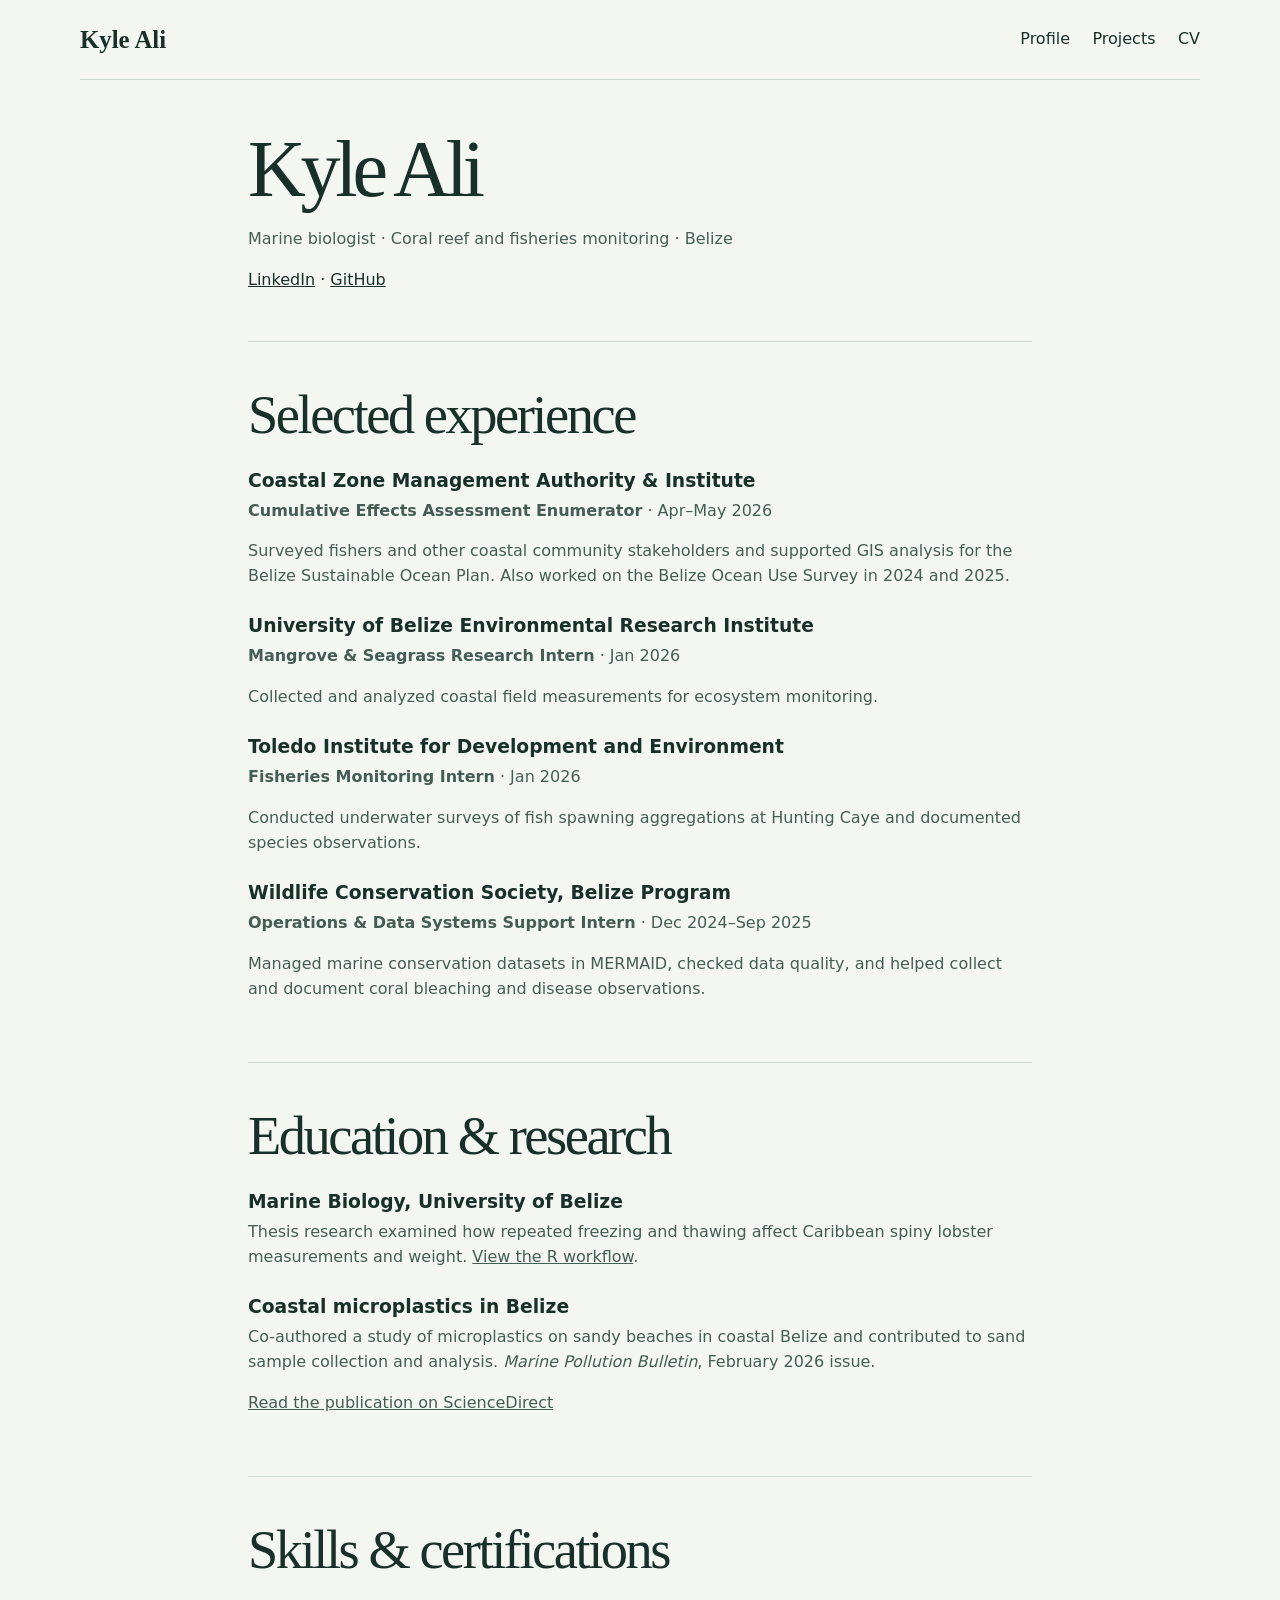
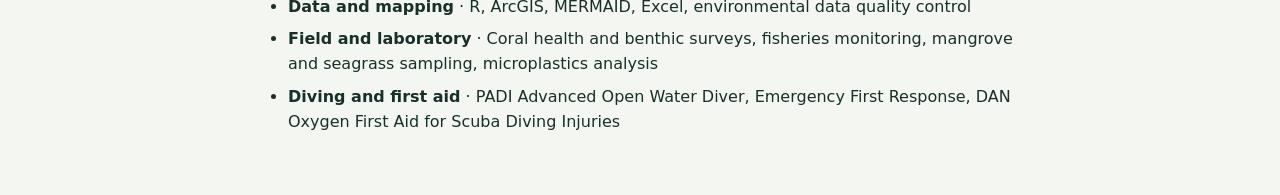
==== cv.html @ 38dcad53 "Publish marine biology portfolio" ====
<!doctype html>
<html lang="en">
<head>
  <meta charset="utf-8">
  <meta name="viewport" content="width=device-width, initial-scale=1">
  <title>CV | Kyle Ali</title>
  <link rel="stylesheet" href="style.css">
</head>
<body>
  <a class="skip" href="#main">Skip to content</a>
  <header class="wrap">
    <a class="brand" href="index.html">Kyle Ali</a>
    <nav aria-label="Main navigation"><a href="profile.html">Profile</a><a href="index.html#work">Projects</a><a href="cv.html" aria-current="page">CV</a></nav>
  </header>
  <main id="main" class="wrap resume">
    <div class="resume-intro">
      <h1>Kyle Ali</h1>
      <p>Marine biologist · Coral reef and fisheries monitoring · Belize</p>
      <a href="https://www.linkedin.com/in/kylealibz/">LinkedIn</a> · <a href="https://github.com/kylealibz">GitHub</a>
    </div>
    <section class="section">
      <h2>Selected experience</h2>
      <h3>Coastal Zone Management Authority &amp; Institute</h3>
      <p><strong>Cumulative Effects Assessment Enumerator</strong> · Apr–May 2026</p>
      <p>Surveyed fishers and other coastal community stakeholders and supported GIS analysis for the Belize Sustainable Ocean Plan. Also worked on the Belize Ocean Use Survey in 2024 and 2025.</p>
      <h3>University of Belize Environmental Research Institute</h3>
      <p><strong>Mangrove &amp; Seagrass Research Intern</strong> · Jan 2026</p>
      <p>Collected and analyzed coastal field measurements for ecosystem monitoring.</p>
      <h3>Toledo Institute for Development and Environment</h3>
      <p><strong>Fisheries Monitoring Intern</strong> · Jan 2026</p>
      <p>Conducted underwater surveys of fish spawning aggregations at Hunting Caye and documented species observations.</p>
      <h3>Wildlife Conservation Society, Belize Program</h3>
      <p><strong>Operations &amp; Data Systems Support Intern</strong> · Dec 2024–Sep 2025</p>
      <p>Managed marine conservation datasets in MERMAID, checked data quality, and helped collect and document coral bleaching and disease observations.</p>
    </section>
    <section class="section">
      <h2>Education &amp; research</h2>
      <h3>Marine Biology, University of Belize</h3>
      <p>Thesis research examined how repeated freezing and thawing affect Caribbean spiny lobster measurements and weight. <a href="https://github.com/kylealibz/caribbean-spiny-lobster-morphometrics">View the R workflow</a>.</p>
      <h3>Coastal microplastics in Belize</h3>
      <p>Co-authored a study of microplastics on sandy beaches in coastal Belize and contributed to sand sample collection and analysis. <em>Marine Pollution Bulletin</em>, February 2026 issue.</p>
      <p><a href="https://www.sciencedirect.com/science/article/abs/pii/S0025326X25014754">Read the publication on ScienceDirect</a></p>
    </section>
    <section class="section">
      <h2>Skills &amp; certifications</h2>
      <ul>
        <li><strong>Data and mapping</strong> · R, ArcGIS, MERMAID, Excel, environmental data quality control</li>
        <li><strong>Field and laboratory</strong> · Coral health and benthic surveys, fisheries monitoring, mangrove and seagrass sampling, microplastics analysis</li>
        <li><strong>Diving and first aid</strong> · PADI Advanced Open Water Diver, Emergency First Response, DAN Oxygen First Aid for Scuba Diving Injuries</li>
      </ul>
    </section>
  </main>
</body>
</html>
---- style.css ----
:root {
  color-scheme: light;
  --ink: #192f2a;
  --muted: #455d55;
  --paper: #f4f7f1;
  --line: #cbd7cb;
  --green: #164a3d;
  font-family: "Segoe UI", system-ui, sans-serif;
  line-height: 1.55;
  color: var(--ink);
  background: var(--paper);
}
* { box-sizing: border-box; }
body { margin: 0; }
.wrap { width: min(70rem, calc(100% - 3rem)); margin-inline: auto; }
a { color: inherit; }
a:focus-visible { outline: 3px solid #a24720; outline-offset: 4px; }
.skip { position: absolute; translate: 0 -150%; padding: .5rem; background: white; }
.skip:focus { translate: 0; }
header, nav, .actions { display: flex; align-items: center; gap: 1.4rem; }
header { min-height: 5rem; justify-content: space-between; border-bottom: 1px solid var(--line); }
header a { text-decoration: none; }
nav a:hover { text-decoration: underline; }
.brand { font: bold 1.55rem Georgia, serif; }
.hero { display: grid; grid-template-columns: 1.05fr 1fr; align-items: center; gap: 2rem; padding-block: 4rem; }
h1, h2 { margin: 0; font-family: Georgia, serif; font-weight: normal; line-height: 1.04; }
h1 { font-size: clamp(3.3rem, 8vw, 6.6rem); letter-spacing: -.065em; }
h2 { font-size: clamp(2.2rem, 5vw, 3.4rem); letter-spacing: -.045em; }
p { color: var(--muted); }
.hero p { font-size: 1.12rem; margin: 1.25rem 0 1.6rem; }
.actions { flex-wrap: wrap; gap: .75rem; }
.button { padding: .65rem 1rem; background: var(--green); color: white; border: 1px solid var(--green); text-decoration: none; font-weight: 600; border-radius: .3rem; }
.button { display: inline-block; }
.button:hover { background: #236453; }
.secondary { background: transparent; color: var(--green); }
.secondary:hover { background: #e2ece2; }
.map {
  background-color: #163f36;
  background-image: repeating-linear-gradient(0deg, transparent 0 31px, #b9dec322 31px 32px),
    repeating-linear-gradient(90deg, transparent 0 31px, #b9dec322 31px 32px);
}
.hero-photo, .field-photos figure { margin: 0; }
.hero-photo img, .field-photos img { display: block; width: 100%; height: auto; border-radius: .4rem; }
figcaption { margin-top: .45rem; font-size: .9rem; color: var(--muted); }
.field-photos { display: grid; grid-template-columns: repeat(2, minmax(0, 1fr)); gap: 1.25rem; }
.section { padding-block: 2.8rem; border-top: 1px solid var(--line); }
.projects { display: grid; grid-template-columns: repeat(2, minmax(0, 1fr)); gap: 1.25rem; margin-top: 1.5rem; }
article { border: 1px solid var(--line); border-radius: .4rem; overflow: hidden; background: #fff; }
article h3, article p { margin-inline: 1.1rem; }
article h3 { margin-bottom: 0; }
article p { margin-top: .25rem; }
.sample { height: 8rem; }
.map { background-image: repeating-radial-gradient(ellipse at 52% 75%, transparent 0 14px, #a0d4b3aa 15px 16px, transparent 17px 25px); }
.chart { display: flex; justify-content: center; align-items: end; gap: 4%; background: #dceadf; padding: 1rem; }
.chart span { width: 7%; height: 25%; background: #287260; }
.chart span:nth-child(2) { height: 42%; }
.chart span:nth-child(3) { height: 36%; }
.chart span:nth-child(4) { height: 65%; }
.chart span:nth-child(5) { height: 57%; }
.chart span:nth-child(6) { height: 74%; }
.chart span:nth-child(7) { height: 91%; }
.resume { max-width: 49rem; }
.resume-intro { padding-block: 3rem; }
.resume h1 { font-size: clamp(3rem, 8vw, 5rem); }
.resume h3 { margin: 1.4rem 0 .25rem; break-after: avoid; }
.resume h3 + p { margin-top: 0; }
.resume li + li { margin-top: .5rem; }
@media print {
  header, .skip { display: none; }
  :root { color: black; background: white; }
  .resume { width: 100%; }
  .resume-intro, .resume .section { padding-block: .8rem; }
  .resume h1 { font-size: 30pt; }
  .resume h2 { font-size: 17pt; break-after: avoid; }
}
footer { padding-block: 1.4rem; border-top: 1px solid var(--line); color: var(--muted); }
@media (max-width: 44rem) {
  .hero { grid-template-columns: 1fr; padding-block: 2.6rem; }
  .desktop { display: none; }
}
@media (max-width: 30rem) {
  .wrap { width: calc(100% - 2rem); }
  .projects, .field-photos { grid-template-columns: 1fr; }
}
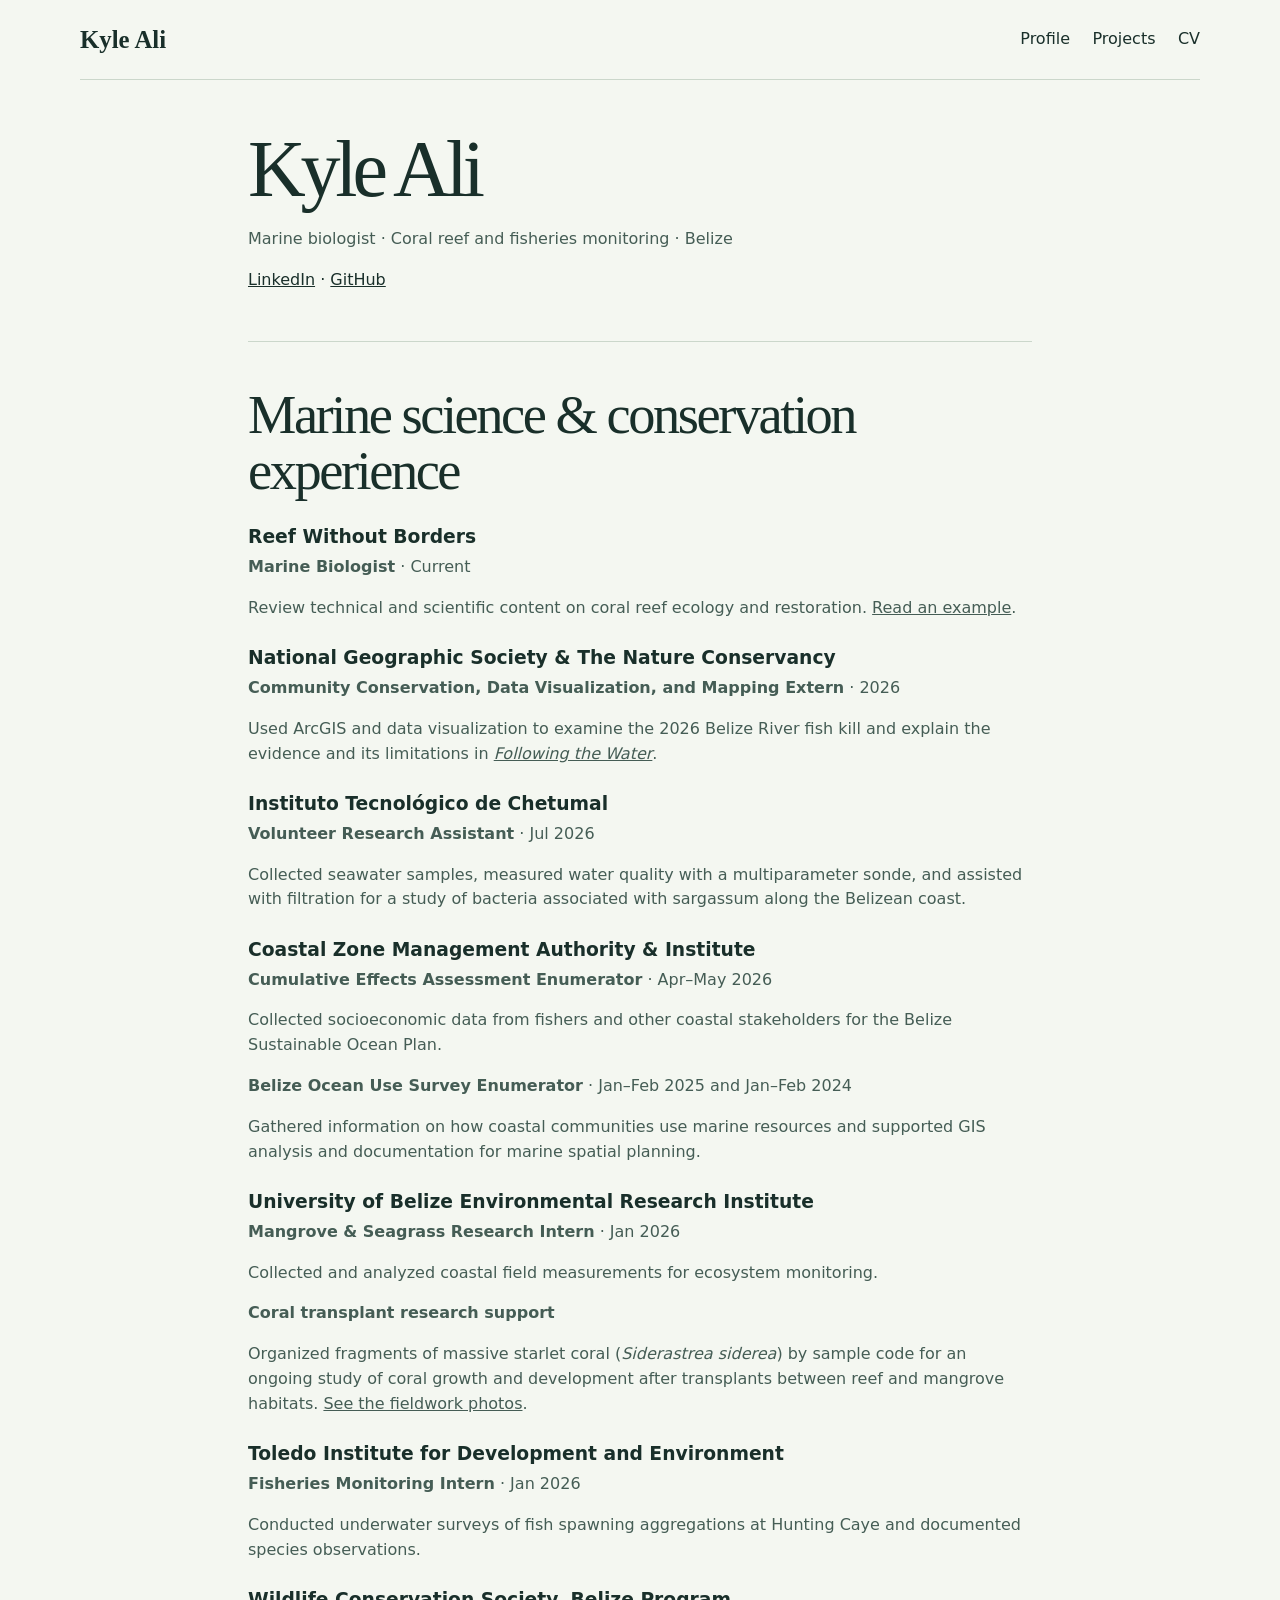
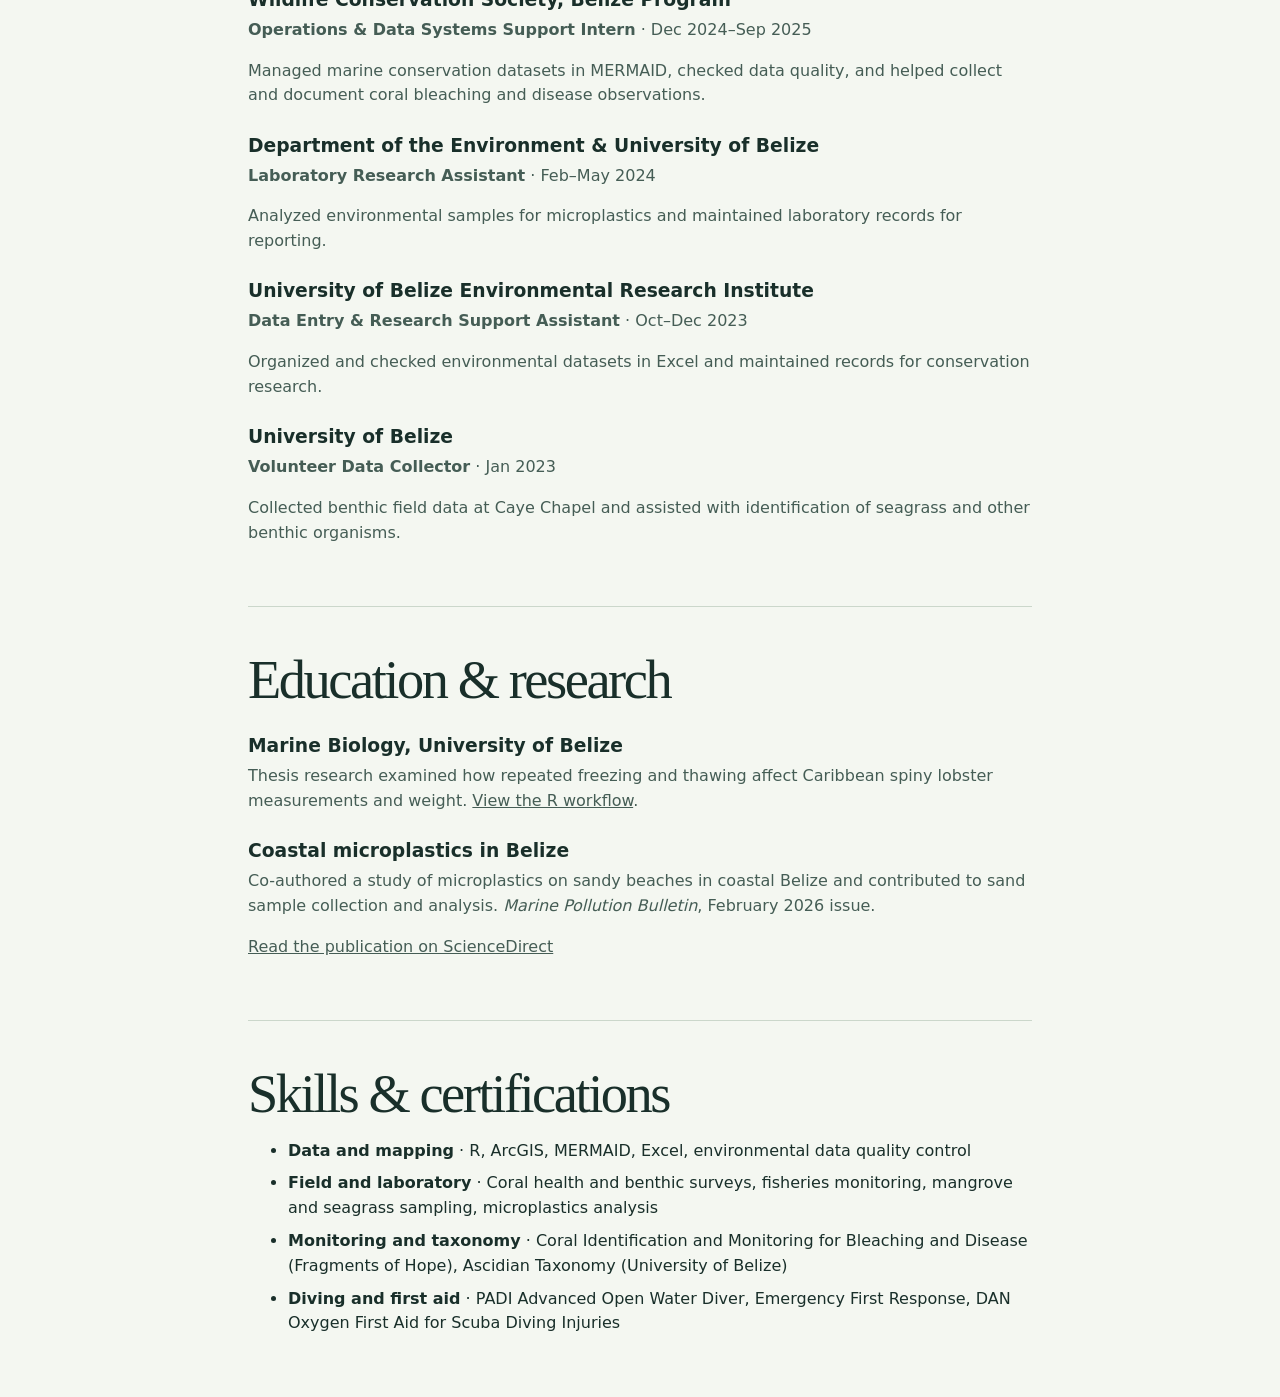
==== commit 179e51ef: "Update coral fieldwork and marine science experience" ====
--- a/cv.html
+++ b/cv.html
@@ -1,55 +1,79 @@
-<!doctype html>
-<html lang="en">
-<head>
-  <meta charset="utf-8">
-  <meta name="viewport" content="width=device-width, initial-scale=1">
-  <title>CV | Kyle Ali</title>
-  <link rel="stylesheet" href="style.css">
-</head>
-<body>
-  <a class="skip" href="#main">Skip to content</a>
-  <header class="wrap">
-    <a class="brand" href="index.html">Kyle Ali</a>
-    <nav aria-label="Main navigation"><a href="profile.html">Profile</a><a href="index.html#work">Projects</a><a href="cv.html" aria-current="page">CV</a></nav>
-  </header>
-  <main id="main" class="wrap resume">
-    <div class="resume-intro">
-      <h1>Kyle Ali</h1>
-      <p>Marine biologist · Coral reef and fisheries monitoring · Belize</p>
-      <a href="https://www.linkedin.com/in/kylealibz/">LinkedIn</a> · <a href="https://github.com/kylealibz">GitHub</a>
-    </div>
-    <section class="section">
-      <h2>Selected experience</h2>
-      <h3>Coastal Zone Management Authority &amp; Institute</h3>
-      <p><strong>Cumulative Effects Assessment Enumerator</strong> · Apr–May 2026</p>
-      <p>Surveyed fishers and other coastal community stakeholders and supported GIS analysis for the Belize Sustainable Ocean Plan. Also worked on the Belize Ocean Use Survey in 2024 and 2025.</p>
-      <h3>University of Belize Environmental Research Institute</h3>
-      <p><strong>Mangrove &amp; Seagrass Research Intern</strong> · Jan 2026</p>
-      <p>Collected and analyzed coastal field measurements for ecosystem monitoring.</p>
-      <h3>Toledo Institute for Development and Environment</h3>
-      <p><strong>Fisheries Monitoring Intern</strong> · Jan 2026</p>
-      <p>Conducted underwater surveys of fish spawning aggregations at Hunting Caye and documented species observations.</p>
-      <h3>Wildlife Conservation Society, Belize Program</h3>
-      <p><strong>Operations &amp; Data Systems Support Intern</strong> · Dec 2024–Sep 2025</p>
-      <p>Managed marine conservation datasets in MERMAID, checked data quality, and helped collect and document coral bleaching and disease observations.</p>
-    </section>
-    <section class="section">
-      <h2>Education &amp; research</h2>
-      <h3>Marine Biology, University of Belize</h3>
-      <p>Thesis research examined how repeated freezing and thawing affect Caribbean spiny lobster measurements and weight. <a href="https://github.com/kylealibz/caribbean-spiny-lobster-morphometrics">View the R workflow</a>.</p>
-      <h3>Coastal microplastics in Belize</h3>
-      <p>Co-authored a study of microplastics on sandy beaches in coastal Belize and contributed to sand sample collection and analysis. <em>Marine Pollution Bulletin</em>, February 2026 issue.</p>
-      <p><a href="https://www.sciencedirect.com/science/article/abs/pii/S0025326X25014754">Read the publication on ScienceDirect</a></p>
-    </section>
-    <section class="section">
-      <h2>Skills &amp; certifications</h2>
-      <ul>
-        <li><strong>Data and mapping</strong> · R, ArcGIS, MERMAID, Excel, environmental data quality control</li>
-        <li><strong>Field and laboratory</strong> · Coral health and benthic surveys, fisheries monitoring, mangrove and seagrass sampling, microplastics analysis</li>
-        <li><strong>Diving and first aid</strong> · PADI Advanced Open Water Diver, Emergency First Response, DAN Oxygen First Aid for Scuba Diving Injuries</li>
-      </ul>
-    </section>
-  </main>
-</body>
-</html>
+<!doctype html>
+<html lang="en">
+<head>
+  <meta charset="utf-8">
+  <meta name="viewport" content="width=device-width, initial-scale=1">
+  <title>CV | Kyle Ali</title>
+  <link rel="stylesheet" href="style.css">
+</head>
+<body>
+  <a class="skip" href="#main">Skip to content</a>
+  <header class="wrap">
+    <a class="brand" href="index.html">Kyle Ali</a>
+    <nav aria-label="Main navigation"><a href="profile.html">Profile</a><a href="index.html#work">Projects</a><a href="cv.html" aria-current="page">CV</a></nav>
+  </header>
+  <main id="main" class="wrap resume">
+    <div class="resume-intro">
+      <h1>Kyle Ali</h1>
+      <p>Marine biologist · Coral reef and fisheries monitoring · Belize</p>
+      <a href="https://www.linkedin.com/in/kylealibz/">LinkedIn</a> · <a href="https://github.com/kylealibz">GitHub</a>
+    </div>
+    <section class="section">
+      <h2>Marine science &amp; conservation experience</h2>
+      <h3>Reef Without Borders</h3>
+      <p><strong>Marine Biologist</strong> · Current</p>
+      <p>Review technical and scientific content on coral reef ecology and restoration. <a href="https://reefwithoutborders.org/the-science-behind-reef-recovery/">Read an example</a>.</p>
+      <h3>National Geographic Society &amp; The Nature Conservancy</h3>
+      <p><strong>Community Conservation, Data Visualization, and Mapping Extern</strong> · 2026</p>
+      <p>Used ArcGIS and data visualization to examine the 2026 Belize River fish kill and explain the evidence and its limitations in <a href="https://storymaps.arcgis.com/stories/e6ee90cbb7d04636bd0248661512deea"><em>Following the Water</em></a>.</p>
+      <h3>Instituto Tecnológico de Chetumal</h3>
+      <p><strong>Volunteer Research Assistant</strong> · Jul 2026</p>
+      <p>Collected seawater samples, measured water quality with a multiparameter sonde, and assisted with filtration for a study of bacteria associated with sargassum along the Belizean coast.</p>
+      <h3>Coastal Zone Management Authority &amp; Institute</h3>
+      <p><strong>Cumulative Effects Assessment Enumerator</strong> · Apr–May 2026</p>
+      <p>Collected socioeconomic data from fishers and other coastal stakeholders for the Belize Sustainable Ocean Plan.
+      </p>
+      <p><strong>Belize Ocean Use Survey Enumerator</strong> · Jan–Feb 2025 and Jan–Feb 2024</p>
+      <p>Gathered information on how coastal communities use marine resources and supported GIS analysis and documentation for marine spatial planning.</p>
+      <h3>University of Belize Environmental Research Institute</h3>
+      <p><strong>Mangrove &amp; Seagrass Research Intern</strong> · Jan 2026</p>
+      <p>Collected and analyzed coastal field measurements for ecosystem monitoring.</p>
+      <p><strong>Coral transplant research support</strong></p>
+      <p>Organized fragments of massive starlet coral (<i>Siderastrea siderea</i>) by sample code for an ongoing study of coral growth and development after transplants between reef and mangrove habitats. <a href="profile.html#fieldwork">See the fieldwork photos</a>.</p>
+      <h3>Toledo Institute for Development and Environment</h3>
+      <p><strong>Fisheries Monitoring Intern</strong> · Jan 2026</p>
+      <p>Conducted underwater surveys of fish spawning aggregations at Hunting Caye and documented species observations.</p>
+      <h3>Wildlife Conservation Society, Belize Program</h3>
+      <p><strong>Operations &amp; Data Systems Support Intern</strong> · Dec 2024–Sep 2025</p>
+      <p>Managed marine conservation datasets in MERMAID, checked data quality, and helped collect and document coral bleaching and disease observations.</p>
+      <h3>Department of the Environment &amp; University of Belize</h3>
+      <p><strong>Laboratory Research Assistant</strong> · Feb–May 2024</p>
+      <p>Analyzed environmental samples for microplastics and maintained laboratory records for reporting.</p>
+      <h3>University of Belize Environmental Research Institute</h3>
+      <p><strong>Data Entry &amp; Research Support Assistant</strong> · Oct–Dec 2023</p>
+      <p>Organized and checked environmental datasets in Excel and maintained records for conservation research.</p>
+      <h3>University of Belize</h3>
+      <p><strong>Volunteer Data Collector</strong> · Jan 2023</p>
+      <p>Collected benthic field data at Caye Chapel and assisted with identification of seagrass and other benthic organisms.</p>
+    </section>
+    <section class="section">
+      <h2>Education &amp; research</h2>
+      <h3>Marine Biology, University of Belize</h3>
+      <p>Thesis research examined how repeated freezing and thawing affect Caribbean spiny lobster measurements and weight. <a href="https://github.com/kylealibz/caribbean-spiny-lobster-morphometrics">View the R workflow</a>.</p>
+      <h3>Coastal microplastics in Belize</h3>
+      <p>Co-authored a study of microplastics on sandy beaches in coastal Belize and contributed to sand sample collection and analysis. <em>Marine Pollution Bulletin</em>, February 2026 issue.</p>
+      <p><a href="https://www.sciencedirect.com/science/article/abs/pii/S0025326X25014754">Read the publication on ScienceDirect</a></p>
+    </section>
+    <section class="section">
+      <h2>Skills &amp; certifications</h2>
+      <ul>
+        <li><strong>Data and mapping</strong> · R, ArcGIS, MERMAID, Excel, environmental data quality control</li>
+        <li><strong>Field and laboratory</strong> · Coral health and benthic surveys, fisheries monitoring, mangrove and seagrass sampling, microplastics analysis</li>
+        <li><strong>Monitoring and taxonomy</strong> · Coral Identification and Monitoring for Bleaching and Disease (Fragments of Hope), Ascidian Taxonomy (University of Belize)</li>
+        <li><strong>Diving and first aid</strong> · PADI Advanced Open Water Diver, Emergency First Response, DAN Oxygen First Aid for Scuba Diving Injuries</li>
+      </ul>
+    </section>
+  </main>
+</body>
+</html>
 
--- a/style.css
+++ b/style.css
@@ -1,84 +1,108 @@
-:root {
-  color-scheme: light;
-  --ink: #192f2a;
-  --muted: #455d55;
-  --paper: #f4f7f1;
-  --line: #cbd7cb;
-  --green: #164a3d;
-  font-family: "Segoe UI", system-ui, sans-serif;
-  line-height: 1.55;
-  color: var(--ink);
-  background: var(--paper);
-}
-* { box-sizing: border-box; }
-body { margin: 0; }
-.wrap { width: min(70rem, calc(100% - 3rem)); margin-inline: auto; }
-a { color: inherit; }
-a:focus-visible { outline: 3px solid #a24720; outline-offset: 4px; }
-.skip { position: absolute; translate: 0 -150%; padding: .5rem; background: white; }
-.skip:focus { translate: 0; }
-header, nav, .actions { display: flex; align-items: center; gap: 1.4rem; }
-header { min-height: 5rem; justify-content: space-between; border-bottom: 1px solid var(--line); }
-header a { text-decoration: none; }
-nav a:hover { text-decoration: underline; }
-.brand { font: bold 1.55rem Georgia, serif; }
-.hero { display: grid; grid-template-columns: 1.05fr 1fr; align-items: center; gap: 2rem; padding-block: 4rem; }
-h1, h2 { margin: 0; font-family: Georgia, serif; font-weight: normal; line-height: 1.04; }
-h1 { font-size: clamp(3.3rem, 8vw, 6.6rem); letter-spacing: -.065em; }
-h2 { font-size: clamp(2.2rem, 5vw, 3.4rem); letter-spacing: -.045em; }
-p { color: var(--muted); }
-.hero p { font-size: 1.12rem; margin: 1.25rem 0 1.6rem; }
-.actions { flex-wrap: wrap; gap: .75rem; }
-.button { padding: .65rem 1rem; background: var(--green); color: white; border: 1px solid var(--green); text-decoration: none; font-weight: 600; border-radius: .3rem; }
-.button { display: inline-block; }
-.button:hover { background: #236453; }
-.secondary { background: transparent; color: var(--green); }
-.secondary:hover { background: #e2ece2; }
-.map {
-  background-color: #163f36;
-  background-image: repeating-linear-gradient(0deg, transparent 0 31px, #b9dec322 31px 32px),
-    repeating-linear-gradient(90deg, transparent 0 31px, #b9dec322 31px 32px);
-}
-.hero-photo, .field-photos figure { margin: 0; }
-.hero-photo img, .field-photos img { display: block; width: 100%; height: auto; border-radius: .4rem; }
-figcaption { margin-top: .45rem; font-size: .9rem; color: var(--muted); }
-.field-photos { display: grid; grid-template-columns: repeat(2, minmax(0, 1fr)); gap: 1.25rem; }
-.section { padding-block: 2.8rem; border-top: 1px solid var(--line); }
-.projects { display: grid; grid-template-columns: repeat(2, minmax(0, 1fr)); gap: 1.25rem; margin-top: 1.5rem; }
-article { border: 1px solid var(--line); border-radius: .4rem; overflow: hidden; background: #fff; }
-article h3, article p { margin-inline: 1.1rem; }
-article h3 { margin-bottom: 0; }
-article p { margin-top: .25rem; }
-.sample { height: 8rem; }
-.map { background-image: repeating-radial-gradient(ellipse at 52% 75%, transparent 0 14px, #a0d4b3aa 15px 16px, transparent 17px 25px); }
-.chart { display: flex; justify-content: center; align-items: end; gap: 4%; background: #dceadf; padding: 1rem; }
-.chart span { width: 7%; height: 25%; background: #287260; }
-.chart span:nth-child(2) { height: 42%; }
-.chart span:nth-child(3) { height: 36%; }
-.chart span:nth-child(4) { height: 65%; }
-.chart span:nth-child(5) { height: 57%; }
-.chart span:nth-child(6) { height: 74%; }
-.chart span:nth-child(7) { height: 91%; }
-.resume { max-width: 49rem; }
-.resume-intro { padding-block: 3rem; }
-.resume h1 { font-size: clamp(3rem, 8vw, 5rem); }
-.resume h3 { margin: 1.4rem 0 .25rem; break-after: avoid; }
-.resume h3 + p { margin-top: 0; }
-.resume li + li { margin-top: .5rem; }
-@media print {
-  header, .skip { display: none; }
-  :root { color: black; background: white; }
-  .resume { width: 100%; }
-  .resume-intro, .resume .section { padding-block: .8rem; }
-  .resume h1 { font-size: 30pt; }
-  .resume h2 { font-size: 17pt; break-after: avoid; }
-}
-footer { padding-block: 1.4rem; border-top: 1px solid var(--line); color: var(--muted); }
-@media (max-width: 44rem) {
-  .hero { grid-template-columns: 1fr; padding-block: 2.6rem; }
-  .desktop { display: none; }
-}
-@media (max-width: 30rem) {
-  .wrap { width: calc(100% - 2rem); }
-  .projects, .field-photos { grid-template-columns: 1fr; }
-}
+:root {
+  color-scheme: light;
+  --ink: #192f2a;
+  --muted: #455d55;
+  --paper: #f4f7f1;
+  --line: #cbd7cb;
+  --green: #164a3d;
+  font-family: "Segoe UI", system-ui, sans-serif;
+  line-height: 1.55;
+  color: var(--ink);
+  background: var(--paper);
+}
+* { box-sizing: border-box; }
+body { margin: 0; }
+.wrap { width: min(70rem, calc(100% - 3rem)); margin-inline: auto; }
+a { color: inherit; }
+a:focus-visible { outline: 3px solid #a24720; outline-offset: 4px; }
+.skip { position: absolute; translate: 0 -150%; padding: .5rem; background: white; }
+.skip:focus { translate: 0; }
+header, nav, .actions { display: flex; align-items: center; gap: 1.4rem; }
+header { min-height: 5rem; justify-content: space-between; border-bottom: 1px solid var(--line); }
+header a { text-decoration: none; }
+nav a:hover { text-decoration: underline; }
+.brand { font: bold 1.55rem Georgia, serif; }
+.hero { display: grid; grid-template-columns: 1.05fr 1fr; align-items: center; gap: 2rem; padding-block: 4rem; }
+h1, h2 { margin: 0; font-family: Georgia, serif; font-weight: normal; line-height: 1.04; }
+h1 { font-size: clamp(3.3rem, 8vw, 6.6rem); letter-spacing: -.065em; }
+h2 { font-size: clamp(2.2rem, 5vw, 3.4rem); letter-spacing: -.045em; }
+p { color: var(--muted); }
+.hero p { font-size: 1.12rem; margin: 1.25rem 0 1.6rem; }
+.actions { flex-wrap: wrap; gap: .75rem; }
+.button { padding: .65rem 1rem; background: var(--green); color: white; border: 1px solid var(--green); text-decoration: none; font-weight: 600; border-radius: .3rem; }
+.button { display: inline-block; }
+.button:hover { background: #236453; }
+.secondary { background: transparent; color: var(--green); }
+.secondary:hover { background: #e2ece2; }
+.hero-photo, .field-photos figure { margin: 0; }
+.hero-photo img, .field-photos img { display: block; width: 100%; height: auto; border-radius: .4rem; }
+figcaption { margin-top: .45rem; font-size: .9rem; color: var(--muted); }
+.field-photos { display: grid; grid-template-columns: repeat(2, minmax(0, 1fr)); gap: 1.25rem; }
+.section { padding-block: 2.8rem; border-top: 1px solid var(--line); }
+.projects { display: grid; grid-template-columns: repeat(2, minmax(0, 1fr)); gap: 1.25rem; }
+article { border: 1px solid var(--line); border-radius: .4rem; overflow: hidden; background: #fff; }
+.project-group { margin: 1.6rem 0 .75rem; }
+article h4, article p { margin-inline: 1.1rem; }
+article h4 { margin-bottom: 0; }
+article p { margin-top: .25rem; }
+.project-preview {
+  aspect-ratio: 2.7;
+  background-position: center;
+  border-bottom: 1px solid var(--line);
+  background-color: #dce9df;
+}
+.pattern-bay {
+  background-color: #e3efeb;
+  background-image: url("data:image/svg+xml,%3Csvg%20xmlns%3D%22http%3A%2F%2Fwww.w3.org%2F2000%2Fsvg%22%20width%3D%2296%22%20height%3D%2270%22%20viewBox%3D%220%200%2096%2070%22%20color%3D%22%23397e75%22%3E%3Cg%20fill%3D%22none%22%20stroke%3D%22%23397e75%22%20stroke-width%3D%221.6%22%20stroke-linecap%3D%22round%22%20stroke-linejoin%3D%22round%22%3E%3Ccircle%20cx%3D%2233%22%20cy%3D%2239%22%20r%3D%2213%22%2F%3E%3Ccircle%20cx%3D%2263%22%20cy%3D%2220%22%20r%3D%227%22%2F%3E%3Ccircle%20cx%3D%2271%22%20cy%3D%2252%22%20r%3D%224%22%2F%3E%3Cpath%20d%3D%22M28%2038a5%205%200%200%201%205-5%22%2F%3E%3C%2Fg%3E%3C%2Fsvg%3E");
+}
+.pattern-feeding {
+  background-color: #e8eddf;
+  background-image: url("data:image/svg+xml,%3Csvg%20xmlns%3D%22http%3A%2F%2Fwww.w3.org%2F2000%2Fsvg%22%20width%3D%22130%22%20height%3D%2274%22%20viewBox%3D%220%200%20130%2074%22%20color%3D%22%23587b67%22%3E%3Cg%20fill%3D%22none%22%20stroke%3D%22%23587b67%22%20stroke-width%3D%221.6%22%20stroke-linecap%3D%22round%22%20stroke-linejoin%3D%22round%22%3E%3Cpath%20d%3D%22M30%2028q17-17%2034%200-17%2017-34%200l-9%206V22zM70%2053q13-12%2025%200-12%2012-25%200l-7%205V48z%22%2F%3E%3Ccircle%20cx%3D%2255%22%20cy%3D%2227%22%20r%3D%221%22%20fill%3D%22currentColor%22%2F%3E%3Ccircle%20cx%3D%2288%22%20cy%3D%2252%22%20r%3D%221%22%20fill%3D%22currentColor%22%2F%3E%3Cpath%20d%3D%22M73%2021h.1m8%209h.1m22%2016h.1%22%2F%3E%3C%2Fg%3E%3C%2Fsvg%3E");
+}
+.pattern-occupancy {
+  background-color: #deebe8;
+  background-image: url("data:image/svg+xml,%3Csvg%20xmlns%3D%22http%3A%2F%2Fwww.w3.org%2F2000%2Fsvg%22%20width%3D%22132%22%20height%3D%2274%22%20viewBox%3D%220%200%20132%2074%22%20color%3D%22%233d766e%22%3E%3Cg%20fill%3D%22none%22%20stroke%3D%22%233d766e%22%20stroke-width%3D%221.6%22%20stroke-linecap%3D%22round%22%20stroke-linejoin%3D%22round%22%3E%3Cpath%20d%3D%22M24%2045c12-4%2016-13%2020-23%207%205%208%2013%206%2021l15%202m-47%206q26%205%2053%200%22%2F%3E%3Ccircle%20cx%3D%2295%22%20cy%3D%2224%22%20r%3D%223%22%20fill%3D%22currentColor%22%2F%3E%3Ccircle%20cx%3D%22108%22%20cy%3D%2243%22%20r%3D%223%22%2F%3E%3Ccircle%20cx%3D%2288%22%20cy%3D%2251%22%20r%3D%223%22%20fill%3D%22currentColor%22%2F%3E%3C%2Fg%3E%3C%2Fsvg%3E");
+}
+.pattern-river {
+  background-color: #e0ede8;
+  background-image: url("data:image/svg+xml,%3Csvg%20xmlns%3D%22http%3A%2F%2Fwww.w3.org%2F2000%2Fsvg%22%20width%3D%22156%22%20height%3D%2274%22%20viewBox%3D%220%200%20156%2074%22%20color%3D%22%23408578%22%3E%3Cg%20fill%3D%22none%22%20stroke%3D%22%23408578%22%20stroke-width%3D%221.6%22%20stroke-linecap%3D%22round%22%20stroke-linejoin%3D%22round%22%3E%3Cpath%20d%3D%22M-2%2038c36%200%2039-22%2073-22s49%2022%2087%2022M-2%2047c36%200%2039-22%2073-22s49%2022%2087%2022M-2%2056c36%200%2039-22%2073-22s49%2022%2087%2022%22%2F%3E%3C%2Fg%3E%3C%2Fsvg%3E");
+}
+.pattern-lobster {
+  background-color: #f0e7dc;
+  background-image: url("data:image/svg+xml,%3Csvg%20xmlns%3D%22http%3A%2F%2Fwww.w3.org%2F2000%2Fsvg%22%20width%3D%22124%22%20height%3D%2298%22%20viewBox%3D%220%200%20124%2098%22%20color%3D%22%2395694f%22%3E%3Cg%20fill%3D%22none%22%20stroke%3D%22%2395694f%22%20stroke-width%3D%221.6%22%20stroke-linecap%3D%22round%22%20stroke-linejoin%3D%22round%22%3E%3Cpath%20d%3D%22M56%2034q-8-15-19-19m31%2019q8-15%2019-19M62%2032c-9%200-11%2013-7%2022l2%2014%205%207%205-7%202-14c4-9%202-22-7-22ZM56%2049h12m-12%207h12m-11%206h10m-5%2013-9%206%209%204%209-4-9-6m-9-32-10%204-6%207m16-4-10%208-4%208m14-9-7%208-3%209m28-31%2010%204%206%207m-16-4%2010%208%204%208m-14-9%207%208%203%209%22%2F%3E%3C%2Fg%3E%3C%2Fsvg%3E");
+}
+.pattern-sharks {
+  background-color: #dde9ec;
+  background-image: url("data:image/svg+xml,%3Csvg%20xmlns%3D%22http%3A%2F%2Fwww.w3.org%2F2000%2Fsvg%22%20width%3D%22152%22%20height%3D%2280%22%20viewBox%3D%220%200%20152%2080%22%20color%3D%22%233e727d%22%3E%3Cg%20fill%3D%22none%22%20stroke%3D%22%233e727d%22%20stroke-width%3D%221.6%22%20stroke-linecap%3D%22round%22%20stroke-linejoin%3D%22round%22%3E%3Cpath%20d%3D%22M22%2043q11-9%2033-10l13-15%205%2015q18%202%2029%209l16-13-5%2016%205%2011-16-8q-14%205-31%206l-8%209-4-10q-26-2-37-10z%22%2F%3E%3Cpath%20d%3D%22m68%2018%203%208%204-1%22%20stroke%3D%22%23fff%22%2F%3E%3Ccircle%20cx%3D%2235%22%20cy%3D%2242%22%20r%3D%221%22%20fill%3D%22currentColor%22%2F%3E%3C%2Fg%3E%3C%2Fsvg%3E");
+}
+.pattern-residency {
+  background-color: #e0ebe5;
+  background-image: url("data:image/svg+xml,%3Csvg%20xmlns%3D%22http%3A%2F%2Fwww.w3.org%2F2000%2Fsvg%22%20width%3D%22144%22%20height%3D%2280%22%20viewBox%3D%220%200%20144%2080%22%3E%3Cg%20fill%3D%22none%22%20stroke%3D%22%23547b77%22%20stroke-width%3D%221.6%22%20stroke-linecap%3D%22round%22%20stroke-linejoin%3D%22round%22%3E%3Cpath%20d%3D%22M17%2034q12-8%2026-7l9-10%202%2011%2013%205%2013-7-4%209%204%208-13-5-16%202-6%207-3-7q-16-1-25-6zM105%2054v-9m-5%209h10M97%2040a11%2011%200%200%201%2016%200m-21-5a18%2018%200%200%201%2026%200%22%2F%3E%3Ccircle%20cx%3D%22105%22%20cy%3D%2244%22%20r%3D%221%22%2F%3E%3C%2Fg%3E%3C%2Fsvg%3E");
+}
+.pattern-finprint {
+  background-color: #e3eee7;
+  background-image: url("data:image/svg+xml,%3Csvg%20xmlns%3D%22http%3A%2F%2Fwww.w3.org%2F2000%2Fsvg%22%20width%3D%22154%22%20height%3D%2288%22%20viewBox%3D%220%200%20154%2088%22%3E%3Cg%20fill%3D%22none%22%20stroke%3D%22%23527d71%22%20stroke-width%3D%221.6%22%20stroke-linecap%3D%22round%22%20stroke-linejoin%3D%22round%22%3E%3Cpath%20d%3D%22M66%2028q10-7%2023-7l7-8%203%208%2012%204%2012-6-4%208%204%206-12-4-13%202-6%205-3-5q-14-1-23-3zM24%2071h40m-20%200V43m0%2018-11-10v-9m11%2012%2010-10V33M37%2061l-11-4-4-8m22%2018%2014-9%204-9m41%2022h27m-13%200V51m0%2011-8-7v-6m8%2014%209-7v-8%22%2F%3E%3Ccircle%20cx%3D%2277%22%20cy%3D%2226%22%20r%3D%22.8%22%20fill%3D%22%23527d71%22%2F%3E%3C%2Fg%3E%3C%2Fsvg%3E");
+}
+.resume { max-width: 49rem; }
+.resume-intro { padding-block: 3rem; }
+.resume h1 { font-size: clamp(3rem, 8vw, 5rem); }
+.resume h3 { margin: 1.4rem 0 .25rem; break-after: avoid; }
+.resume h3 + p { margin-top: 0; }
+.resume li + li { margin-top: .5rem; }
+@media print {
+  header, .skip { display: none; }
+  :root { color: black; background: white; }
+  .resume { width: 100%; }
+  .resume-intro, .resume .section { padding-block: .8rem; }
+  .resume h1 { font-size: 30pt; }
+  .resume h2 { font-size: 17pt; break-after: avoid; }
+}
+footer { padding-block: 1.4rem; border-top: 1px solid var(--line); color: var(--muted); }
+@media (max-width: 44rem) {
+  .hero { grid-template-columns: 1fr; padding-block: 2.6rem; }
+  .desktop { display: none; }
+}
+@media (max-width: 30rem) {
+  .wrap { width: calc(100% - 2rem); }
+  .projects, .field-photos { grid-template-columns: 1fr; }
+}
